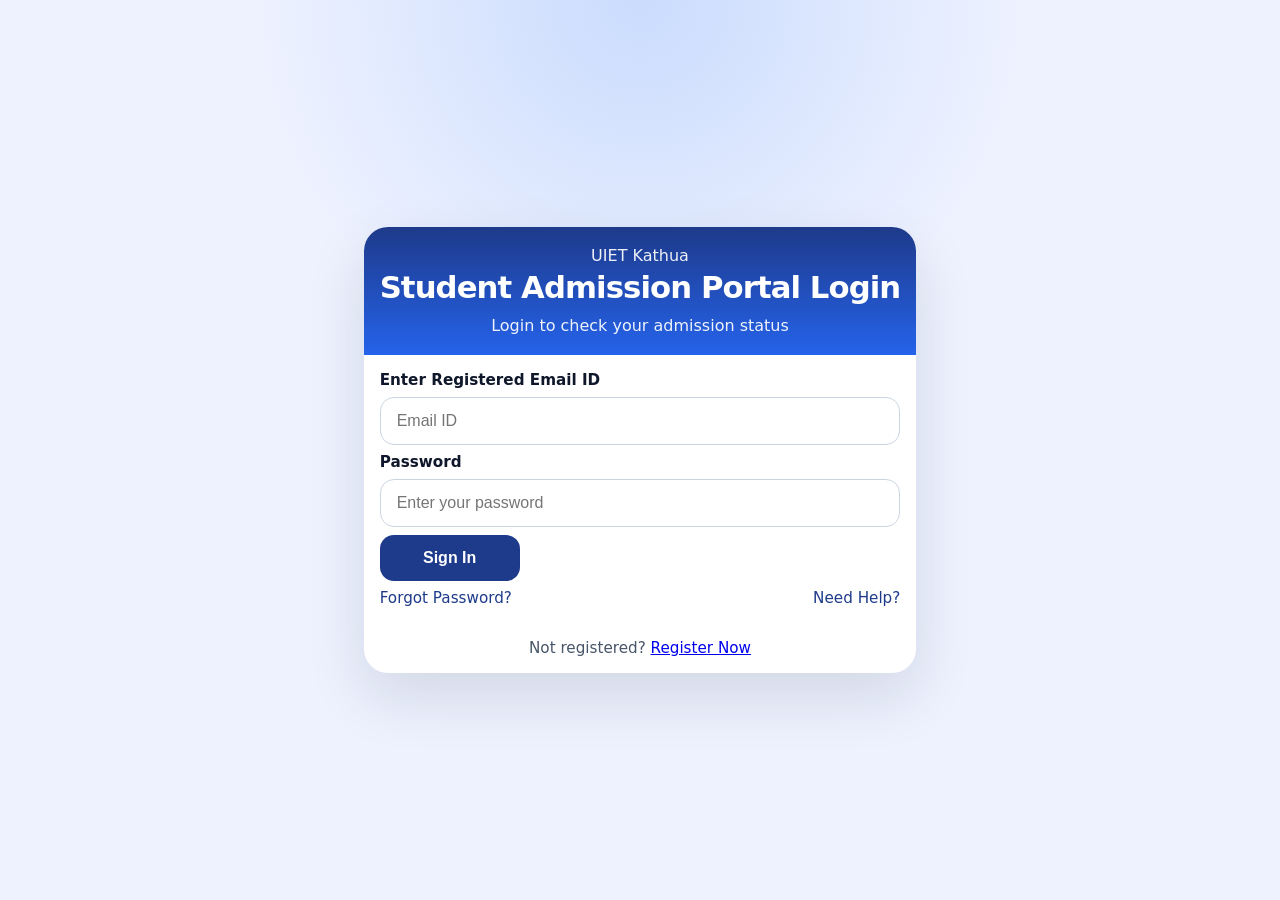
==== index.html @ 9600ebf8 "base" ====
<!DOCTYPE html>
<html lang='en'>
<head>
  <meta charset='UTF-8'>
  <meta name='viewport' content='width=device-width, initial-scale=1.0'>
  <title>University Login</title>
  <link rel="stylesheet" href="./index.css">
</head>
<body>
  <main class='container'>
    <section class='hero'>
      <p>UIET Kathua</p>
      <h1>Student Admission Portal Login</h1>
      <p>Login to check your admission status</p>
    </section>
    <section class='card'>
      <form action='#' method='post'>
        <div class='field'>
          <label for='student-id'>Enter Registered Email ID</label>
          <input type='email' id='student-id' name='student-id' placeholder='Email ID' required>
        </div>
        <div class='field'>
          <label for='password'>Password</label>
          <input type='password' id='password' name='password' placeholder='Enter your password' required>
        </div>
        <div class='actions'>
          <button type='submit'>Sign In</button>
        </div>
        <div class='links'>
          <a href='#'>Forgot Password?</a>
          <a href='#'>Need Help?</a>
        </div>
      </form>
    </section>
    <div class='footer'>
      Not registered? <a href='/register.html'>Register Now</a>
    </div>
  </main>
</body>
</html>
---- index.css ----
:root {
  --primary: #1e3a8a;
  --accent: #f59e0b;
  --background: #eef2ff;
  --surface: #ffffff;
  --text: #0f172a;
  font-family:
    Inter,
    system-ui,
    -apple-system,
    BlinkMacSystemFont,
    "Segoe UI",
    sans-serif;
}
* {
  box-sizing: border-box;
}
body {
  margin: 0;
  min-height: 100vh;
  display: grid;
  place-items: center;
  background:
    radial-gradient(circle at top, rgba(59, 130, 246, 0.2), transparent 35%),
    var(--background);
  color: var(--text);
}
.container {
  margin: 16px;
  background: var(--surface);
  border-radius: 24px;
  box-shadow: 0 24px 60px rgba(15, 23, 42, 0.12);
  overflow: hidden;
}
.hero {
  padding: 16px;
  background: linear-gradient(180deg, var(--primary), #2563eb);
  color: white;
  text-align: center;
}
.hero h1 {
  margin: 0 0 8px;
  font-size: clamp(1.8rem, 2.4vw, 2.6rem);
  letter-spacing: -0.03em;
}
.hero p {
  margin: 0;
  opacity: 0.92;
  line-height: 1.6;
}
.card {
  padding: 16px;
  display: grid;
  gap: 18px;
}
.card form {
  display: flex;
  flex-direction: column;
  gap: 8px;
}
.field {
  display: grid;
  gap: 8px;
}
.field label {
  font-size: 0.95rem;
  font-weight: 600;
}
.field input {
  width: 100%;
  padding: 14px 16px;
  border: 1px solid #cbd5e1;
  border-radius: 14px;
  font-size: 1rem;
  transition:
    border-color 0.2s ease,
    box-shadow 0.2s ease;
}
.field input:focus {
  outline: none;
  border-color: var(--primary);
  box-shadow: 0 0 0 4px rgba(59, 130, 246, 0.12);
}
.field .dob {
  display: flex;
  gap: 8px;
}
.field .dob input {
  border: none;
  outline: none;
  padding: 0 16px;
}
.actions {
  display: flex;
  justify-content: space-between;
  align-items: center;
  gap: 14px;
  flex-wrap: wrap;
}
.actions button {
  width: 100%;
  max-width: 140px;
  padding: 14px 18px;
  border: none;
  border-radius: 14px;
  background: var(--primary);
  color: white;
  font-size: 1rem;
  font-weight: 700;
  cursor: pointer;
  transition:
    transform 0.2s ease,
    background 0.2s ease;
}
.actions button:hover {
  background: #1d4ed8;
  transform: translateY(-1px);
}
.links {
  display: flex;
  justify-content: space-between;
  gap: 16px;
  flex-wrap: wrap;
  font-size: 0.95rem;
}
.links a {
  color: var(--primary);
  text-decoration: none;
}
.links a:hover {
  text-decoration: underline;
}
.footer {
  padding: 16px;
  font-size: 0.95rem;
  color: #475569;
  text-align: center;
}
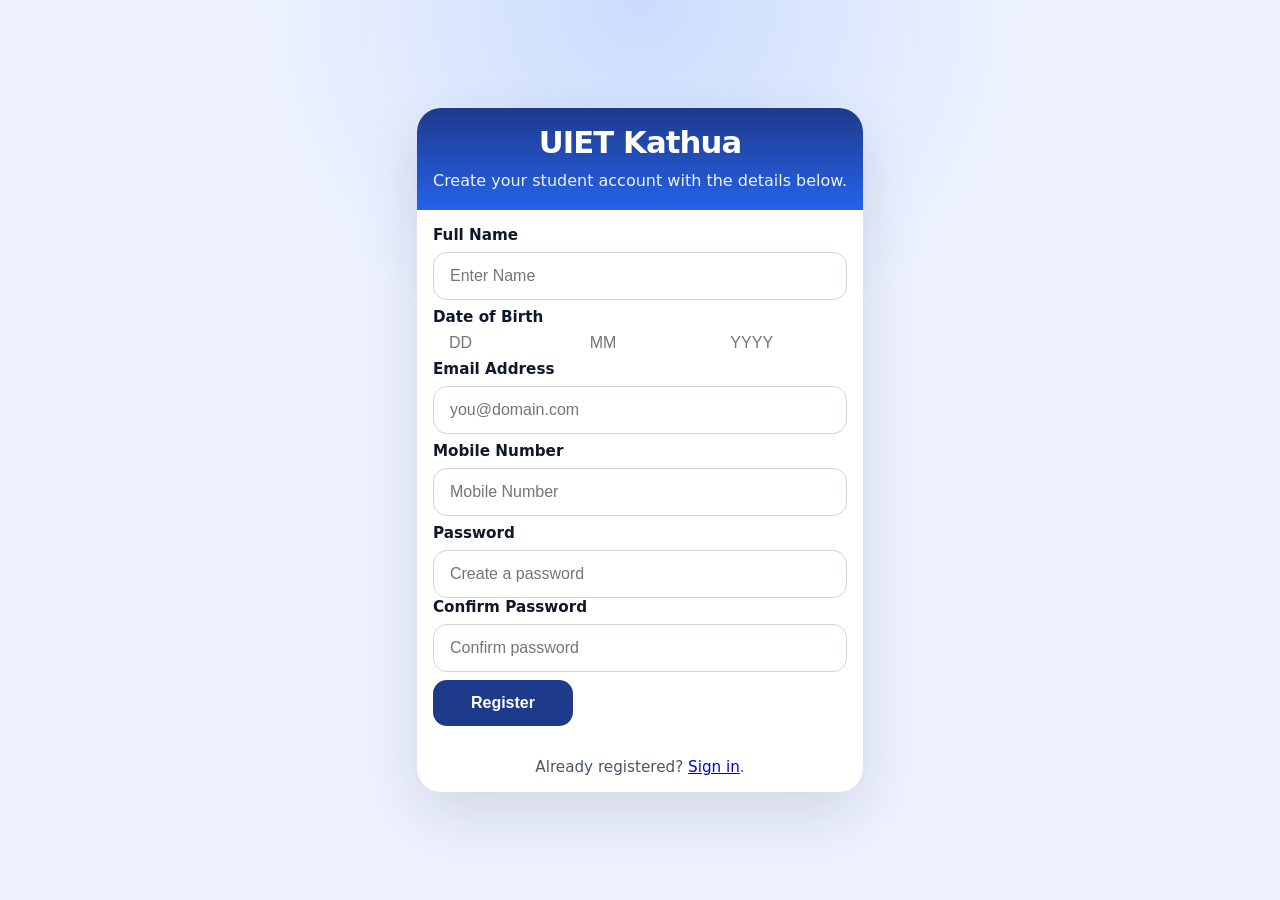
==== commit 3e56de91: "register_update" ====
--- a/index.html
+++ b/index.html
@@ -1,40 +1,61 @@
 <!DOCTYPE html>
 <html lang='en'>
+
 <head>
-  <meta charset='UTF-8'>
-  <meta name='viewport' content='width=device-width, initial-scale=1.0'>
-  <title>University Login</title>
-  <link rel="stylesheet" href="./index.css">
+    <meta charset='UTF-8'>
+    <meta name='viewport' content='width=device-width, initial-scale=1.0'>
+    <title>University Registration</title>
+    <link rel="stylesheet" href="./index.css">
 </head>
+
 <body>
-  <main class='container'>
-    <section class='hero'>
-      <p>UIET Kathua</p>
-      <h1>Student Admission Portal Login</h1>
-      <p>Login to check your admission status</p>
-    </section>
-    <section class='card'>
-      <form action='#' method='post'>
-        <div class='field'>
-          <label for='student-id'>Enter Registered Email ID</label>
-          <input type='email' id='student-id' name='student-id' placeholder='Email ID' required>
+    <main class='container'>
+        <section class='hero'>
+            <h1>UIET Kathua</h1>
+            <p>Create your student account with the details below.</p>
+        </section>
+        <section class='card'>
+            <form action='#' method='post'>
+                <div class='field'>
+                    <label for='full-name'>Full Name</label>
+                    <input type='text' id='full-name' name='full-name' placeholder='Enter Name' required>
+                </div>
+                <div class='field'>
+                    <label>Date of Birth</label>
+                    <div class='dob'>
+                        <input type='number' name='dob-day' placeholder='DD' min='1' max='31' required>
+                        <input type='number' name='dob-month' placeholder='MM' min='1' max='12' required>
+                        <input type='number' name='dob-year' placeholder='YYYY' min='1900' max='2024' required>
+                    </div>
+                </div>
+                <div class='field'>
+                    <label for='email'>Email Address</label>
+                    <input type='email' id='email' name='email' placeholder='you@domain.com' required>
+                </div>
+                <div class='field'>
+                    <label for='mobile'>Mobile Number</label>
+                    <input type='tel' id='mobile' name='mobile' placeholder='Mobile Number' required>
+                </div>
+                <div class='row'>
+                    <div class='field'>
+                        <label for='password'>Password</label>
+                        <input type='password' id='password' name='password' placeholder='Create a password' required>
+                    </div>
+                    <div class='field'>
+                        <label for='confirm-password'>Confirm Password</label>
+                        <input type='password' id='confirm-password' name='confirm-password'
+                            placeholder='Confirm password' required>
+                    </div>
+                </div>
+                <div class='actions'>
+                    <button type='submit'>Register</button>
+                </div>
+            </form>
+        </section>
+        <div class='footer'>
+            Already registered? <a href='index.html'>Sign in</a>.
         </div>
-        <div class='field'>
-          <label for='password'>Password</label>
-          <input type='password' id='password' name='password' placeholder='Enter your password' required>
-        </div>
-        <div class='actions'>
-          <button type='submit'>Sign In</button>
-        </div>
-        <div class='links'>
-          <a href='#'>Forgot Password?</a>
-          <a href='#'>Need Help?</a>
-        </div>
-      </form>
-    </section>
-    <div class='footer'>
-      Not registered? <a href='/register.html'>Register Now</a>
-    </div>
-  </main>
+    </main>
 </body>
-</html>
+
+</html>
